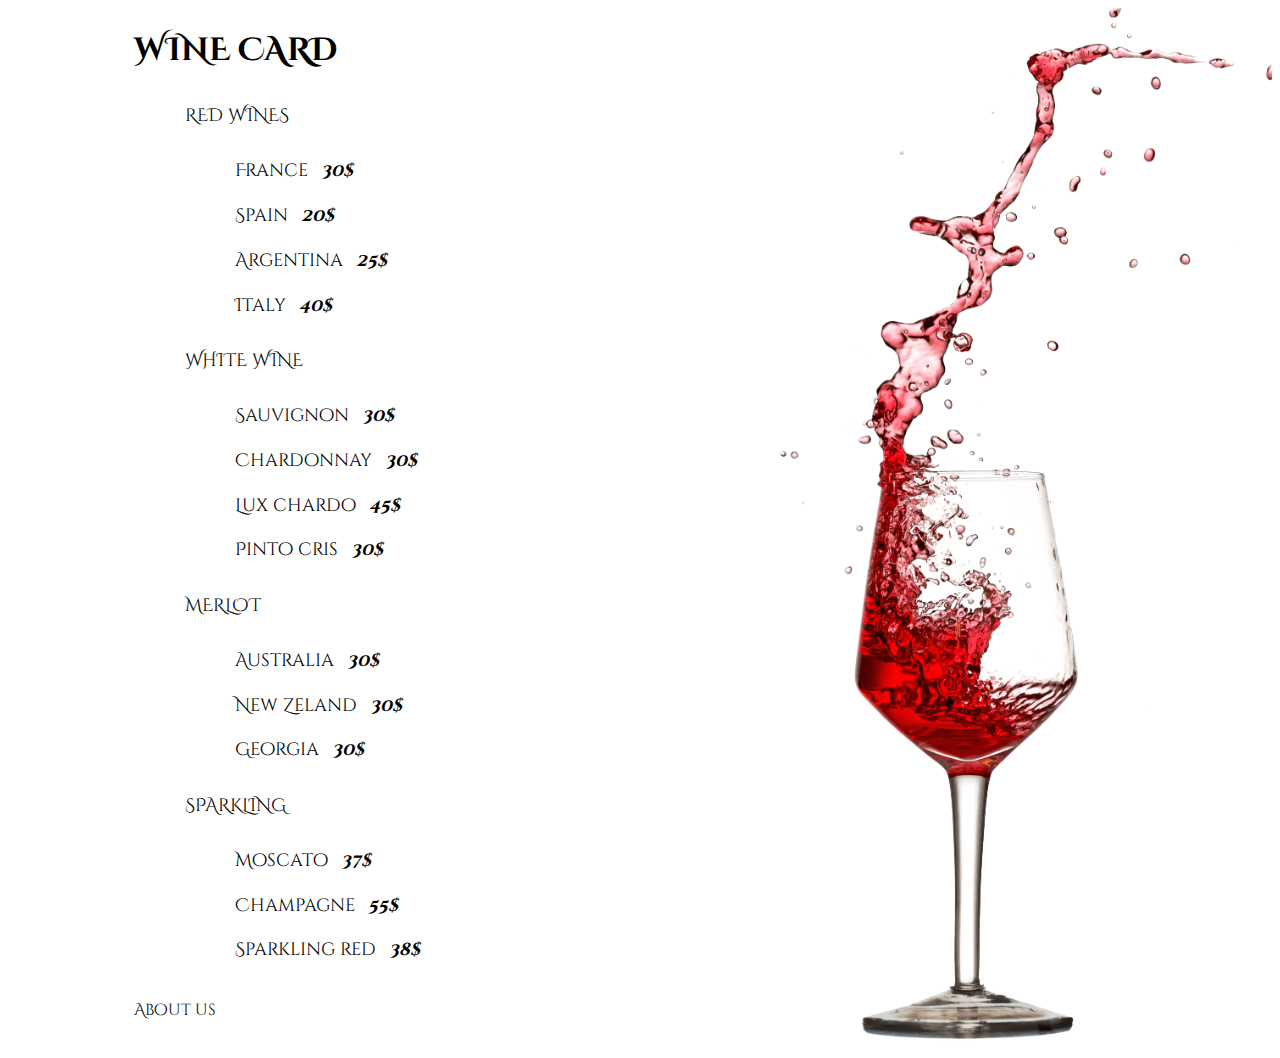
==== 01_HTML/karta vina.html @ dd1ee9bf "initial commit" ====
<!DOCTYPE html>
<html lang="en">
<head>
    <meta charset="UTF-8">
    <meta http-equiv="X-UA-Compatible" content="IE=edge">
    <meta name="viewport" content="width=device-width, initial-scale=1.0">
    <title>Document</title>
</head>
<style>
  @import url('https://fonts.googleapis.com/css2?family=Cinzel+Decorative:wght@400;700;900&display=swap');

    body {
        font-family: 'Cinzel Decorative', cursive;
    }
    ol {
        list-style: none;
        text-align: initial;
        
    }
    ul {
        list-style: none;
        text-align: left;
       
        
    }
    ol li {
        padding: 0.65rem;
        font-size: 1.1rem;
    }
    a {
        text-decoration: none;
        color: black;
    }
    
    span {
        font-weight: 700;
        margin-left: 2%;
        font-style: italic;
        display: inline-block;
    }
    img {
        width: 500px;
        margin-left: 100px;
    }
    .container {
        display: flex;
        justify-content:space-between;
    }
    .winelist {
        padding-left: 10%;
        width: 60%;
    }
    p {
        font-style: italic bold;

    }
</style>
<body>
    <div class="container">
    <div class="winelist">
        <a href="https://en.wikipedia.org/wiki/Wine" target="_blank"><h1>WINE CARD</h1></a>
    <ol>
        <li>
            RED WINES
        </li>
        <li>
            <ul>
                <li>France <span>30$</span></li>
                <li>Spain   <span>20$</span></li>
                <li>Argentina   <span>25$</span></li>
                <li>Italy   <span>40$</span></li>
            </ul>
        </li>
        <li>
            WHITE WINE
        </li>
        <li>
            <ul>
                <li>Sauvignon <span>30$</span></li>
                <li>Chardonnay <span>30$</span></li>
                <li>Lux chardo <span>45$</span></li>
                <li>Pinto cris <span>30$</span></li>
            </ul>
        </li>
        <li>MERLOT</li>
        <li>
            <ul>
                <li>Australia <span>30$</span></li>
                <li>New Zeland <span>30$</span></li>
                <li>Georgia <span>30$</span></li>
            </ul>
        </li>
        <li>SPARKLING</li>
        <li>
            <ul>
                <li>Moscato <span>37$</span></li>
                <li>Champagne <span>55$</span></li>
                <li>Sparkling red <span>38$</span></li>
            </ul>
        </li>
    </ol>
    <p><a href="pomocna.html">About us</a></p>
</div>
<div class="glass">
    <a href="https://www.w3schools.com/default.asp" target="_blank"><img src="casavina.png" alt="glass of wine"></a>
</div>
</div>
</body>
</html>
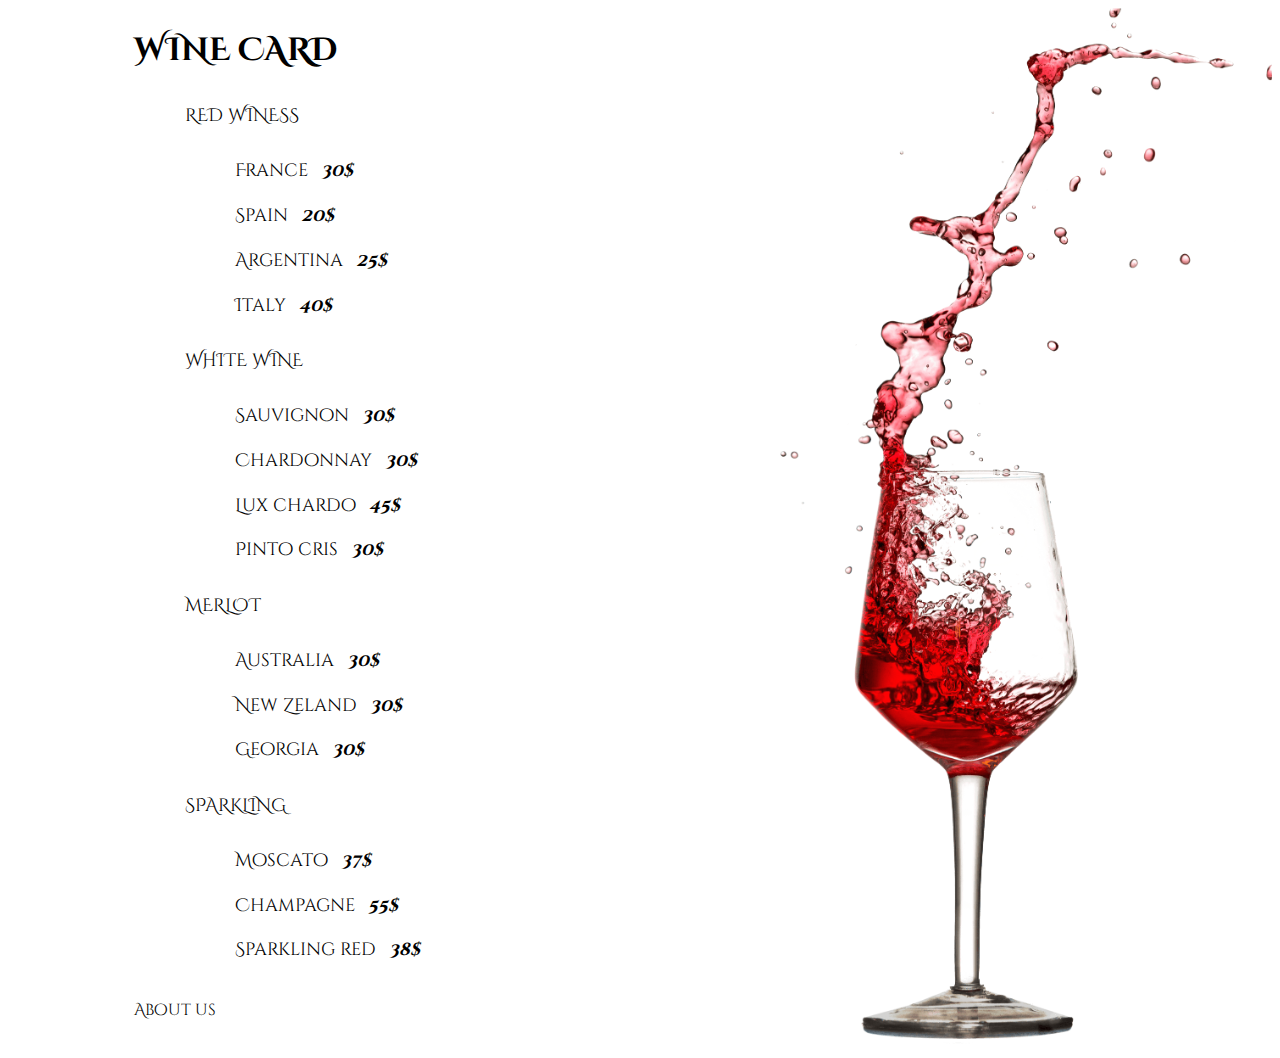
==== commit 31431e50: "Small changes" ====
--- a/01_HTML/karta vina.html
+++ b/01_HTML/karta vina.html
@@ -61,7 +61,7 @@
         <a href="https://en.wikipedia.org/wiki/Wine" target="_blank"><h1>WINE CARD</h1></a>
     <ol>
         <li>
-            RED WINES
+            RED WINESS
         </li>
         <li>
             <ul>
